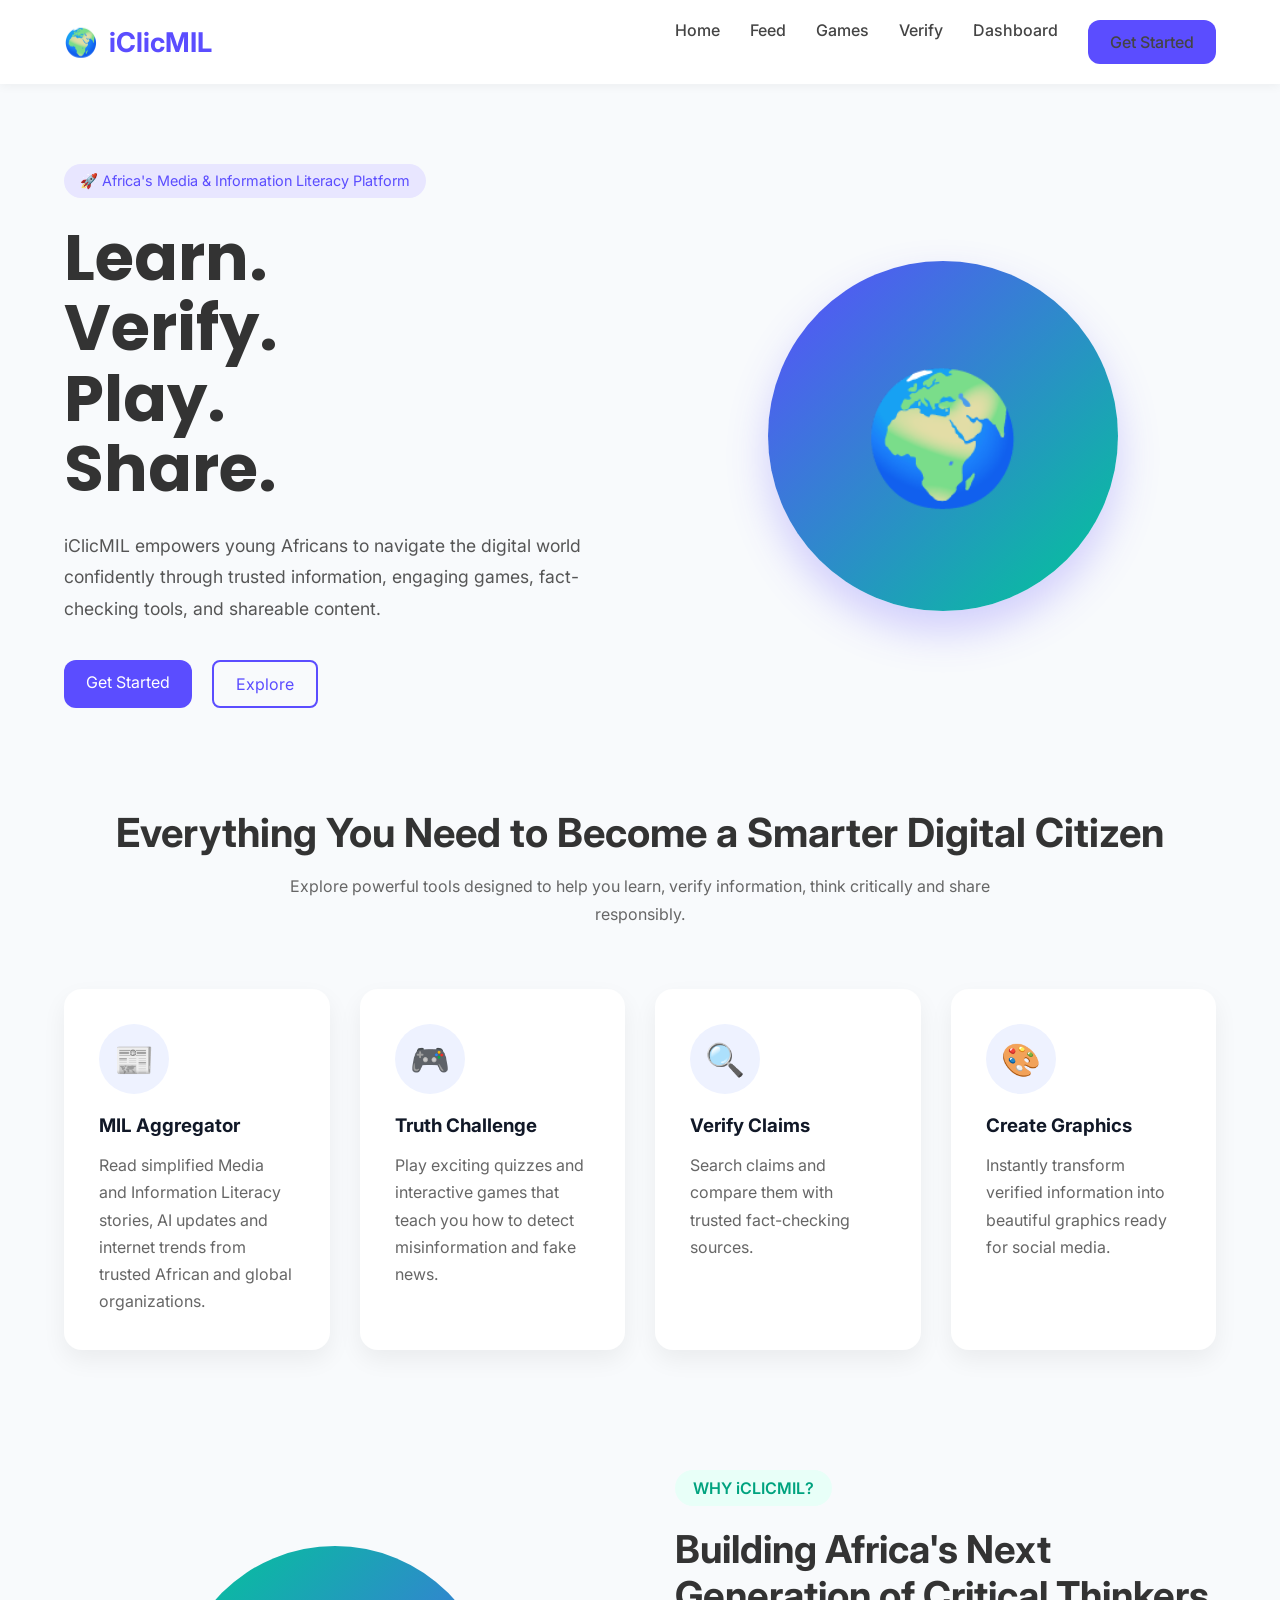
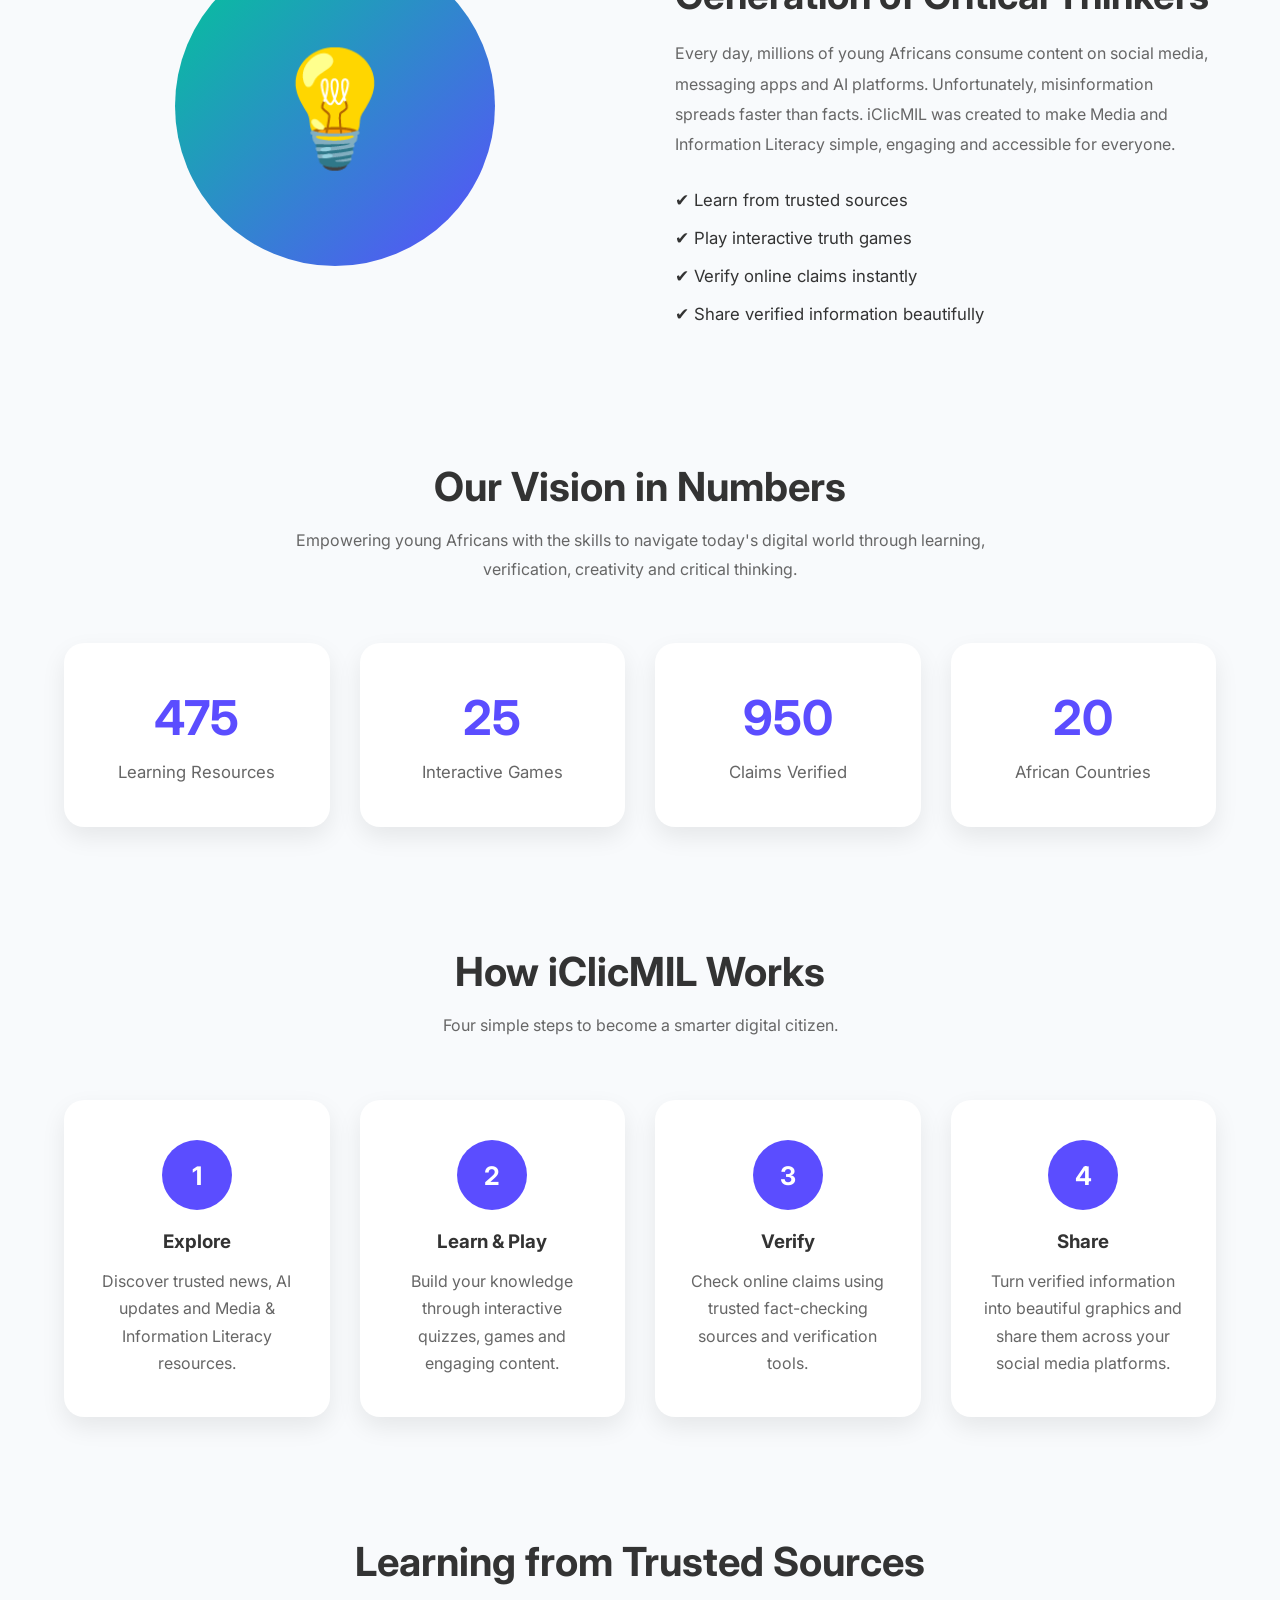
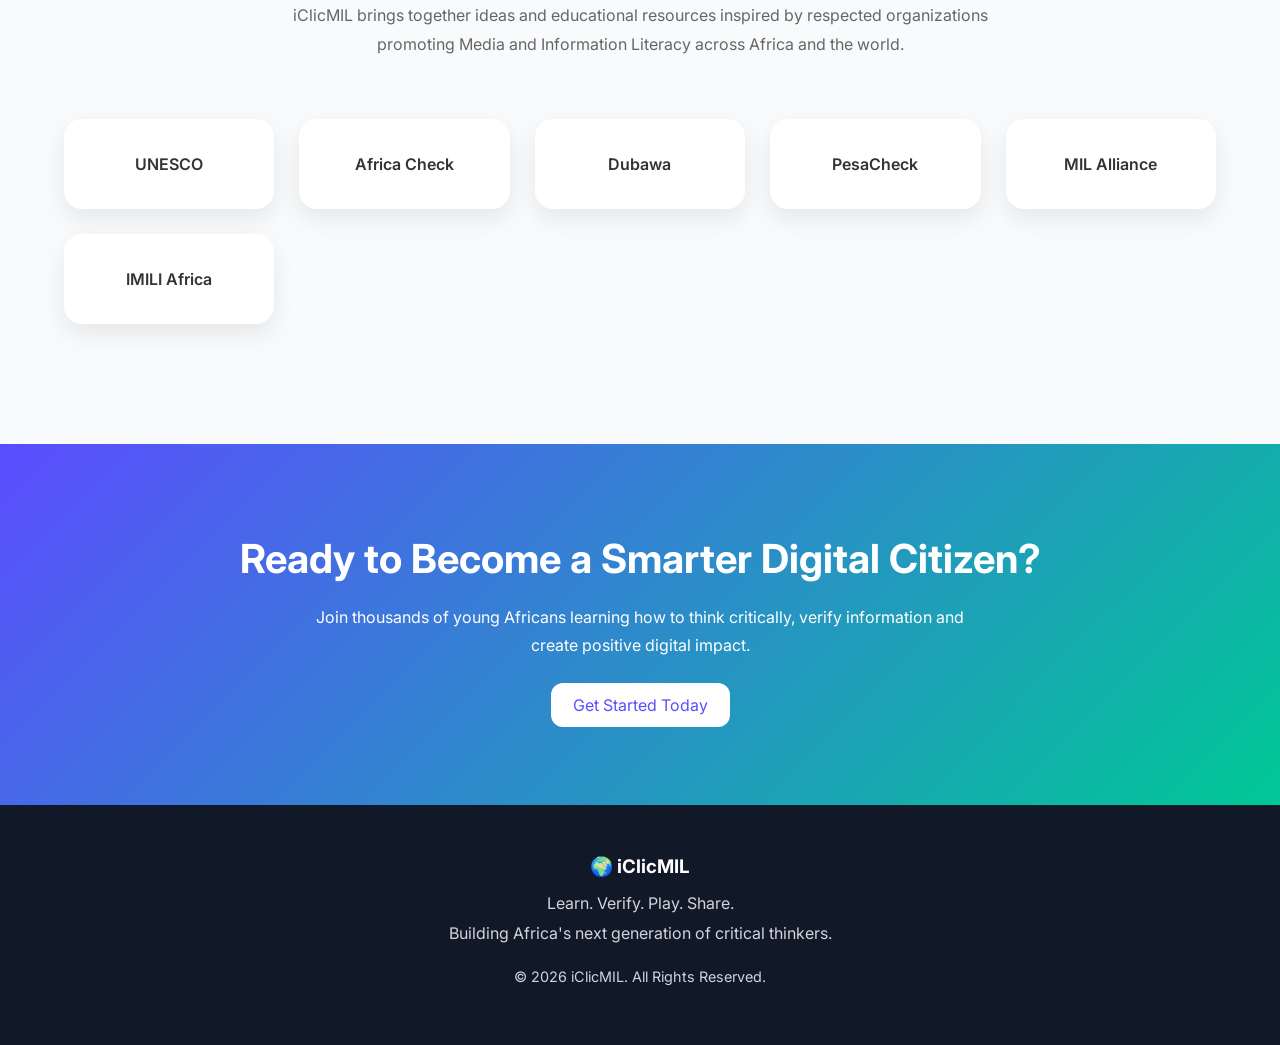
==== index.html @ 87e96ed2 "Add files via upload" ====
<!DOCTYPE html>
<html lang="en">

<head>

    <meta charset="UTF-8">

    <meta name="viewport" content="width=device-width, initial-scale=1.0">

    <title>iClicMIL | Learn. Verify. Play. Share.</title>

    <!-- Google Fonts -->
    <link rel="preconnect" href="https://fonts.googleapis.com">

    <link rel="preconnect" href="https://fonts.gstatic.com" crossorigin>

    <link href="https://fonts.googleapis.com/css2?family=Poppins:wght@400;600;700&family=Inter:wght@400;500;600&display=swap" rel="stylesheet">

    <!-- Font Awesome Icons -->
    <link rel="stylesheet"
          href="https://cdnjs.cloudflare.com/ajax/libs/font-awesome/6.6.0/css/all.min.css">

    <!-- Main CSS -->
    <link rel="stylesheet" href="style.css">

</head>

<body>
    <!-- =========================
        HEADER
========================= -->

<header>
    <nav class="navbar">

        <div class="logo">
            🌍 <span>iClicMIL</span>
        </div>
        <div class="menu-toggle">
    ☰
</div>


        <ul class="nav-links">
         


<ul class="nav-links">

    <li>
        <a href="index.html">Home</a>
    </li>

    <li>
        <a href="feed.html">Feed</a>
    </li>

    <li>
        <a href="games.html">Games</a>
    </li>

    <li>
        <a href="verify.html">Verify</a>
    </li>

    <li>
        <a href="dashboard.html">Dashboard</a>
    </li>

</ul>

<a href="dashboard.html" class="btn">
    Get Started
</a>

    </nav>
</header>


<!-- =========================
        HERO SECTION
========================= -->

<section class="hero">

    <div class="hero-content">

        <span class="badge">
            🚀 Africa's Media & Information Literacy Platform
        </span>

        <h1>
            Learn.<br>
            Verify.<br>
            Play.<br>
            Share.
        </h1>

        <p>
            iClicMIL empowers young Africans to navigate the digital world
            confidently through trusted information, engaging games,
            fact-checking tools, and shareable content.
        </p>

        <div class="hero-buttons">

            <a href="#" class="btn">
                Get Started
            </a>

            <a href="#" class="btn-outline">
                Explore
            </a>

        </div>

    </div>

    <div class="hero-image">

        <div class="circle">

            🌍

        </div>

    </div>

</section>

<!-- =========================
        FEATURES SECTION
========================= -->

<section class="features" id="features">

    <div class="section-title">

        <h2>Everything You Need to Become a Smarter Digital Citizen</h2>

        <p>
            Explore powerful tools designed to help you learn,
            verify information, think critically and share responsibly.
        </p>

    </div>

    <div class="features-grid">

        <!-- Feature 1 -->

        <div class="feature-card">

            <div class="icon">
                📰
            </div>

            <h3>MIL Aggregator</h3>

            <p>
                Read simplified Media and Information Literacy stories,
                AI updates and internet trends from trusted African and
                global organizations.
            </p>

        </div>


        <!-- Feature 2 -->

        <div class="feature-card">

            <div class="icon">
                🎮
            </div>

            <h3>Truth Challenge</h3>

            <p>
                Play exciting quizzes and interactive games that teach
                you how to detect misinformation and fake news.
            </p>

        </div>


        <!-- Feature 3 -->

        <div class="feature-card">

            <div class="icon">
                🔍
            </div>

            <h3>Verify Claims</h3>

            <p>
                Search claims and compare them with trusted
                fact-checking sources.
            </p>

        </div>


        <!-- Feature 4 -->

        <div class="feature-card">

            <div class="icon">
                🎨
            </div>

            <h3>Create Graphics</h3>

            <p>
                Instantly transform verified information into
                beautiful graphics ready for social media.
            </p>

        </div>

    </div>

</section>

<!-- =========================
        WHY iCLICMIL
========================= -->

<section class="about">

    <div class="about-image">

        <div class="about-circle">

            💡

        </div>

    </div>

    <div class="about-content">

        <span class="about-tag">

            WHY iCLICMIL?

        </span>

        <h2>
            Building Africa's Next Generation of Critical Thinkers
        </h2>

        <p>

            Every day, millions of young Africans consume content on
            social media, messaging apps and AI platforms.

            Unfortunately, misinformation spreads faster than facts.

            iClicMIL was created to make Media and Information Literacy
            simple, engaging and accessible for everyone.

        </p>

        <ul>

            <li>✔ Learn from trusted sources</li>

            <li>✔ Play interactive truth games</li>

            <li>✔ Verify online claims instantly</li>

            <li>✔ Share verified information beautifully</li>

        </ul>

    </div>

</section>
<!-- =========================
        IMPACT SECTION
========================= -->

<section class="impact">

    <div class="section-title">

        <h2>Our Vision in Numbers</h2>

        <p>
            Empowering young Africans with the skills to navigate
            today's digital world through learning, verification,
            creativity and critical thinking.
        </p>

    </div>

    <div class="impact-grid">

        <div class="impact-card">

            <h3 class="counter" data-target="500">0</h3>

            <p>Learning Resources</p>

        </div>

        <div class="impact-card">

            <h3 class="counter" data-target="25">0</h3>

            <p>Interactive Games</p>

        </div>

        <div class="impact-card">

            <h3 class="counter" data-target="1000">0</h3>

            <p>Claims Verified</p>

        </div>

        <div class="impact-card">

            <h3 class="counter" data-target="20">0</h3>

            <p>African Countries</p>

        </div>

    </div>

</section>
<!-- =========================
        HOW IT WORKS
========================= -->

<section class="how-it-works">

    <div class="section-title">

        <h2>How iClicMIL Works</h2>

        <p>
            Four simple steps to become a smarter digital citizen.
        </p>

    </div>

    <div class="steps-container">

        <div class="step-card">

            <div class="step-number">1</div>

            <h3>Explore</h3>

            <p>
                Discover trusted news, AI updates and Media &
                Information Literacy resources.
            </p>

        </div>

        <div class="step-card">

            <div class="step-number">2</div>

            <h3>Learn & Play</h3>

            <p>
                Build your knowledge through interactive quizzes,
                games and engaging content.
            </p>

        </div>

        <div class="step-card">

            <div class="step-number">3</div>

            <h3>Verify</h3>

            <p>
                Check online claims using trusted fact-checking
                sources and verification tools.
            </p>

        </div>

        <div class="step-card">

            <div class="step-number">4</div>

            <h3>Share</h3>

            <p>
                Turn verified information into beautiful graphics
                and share them across your social media platforms.
            </p>

        </div>

    </div>

</section>



<!-- =========================
     TRUSTED SOURCES
========================= -->

<section class="trusted">

    <div class="section-title">

        <h2>Learning from Trusted Sources</h2>

        <p>

            iClicMIL brings together ideas and educational
            resources inspired by respected organizations
            promoting Media and Information Literacy across
            Africa and the world.

        </p>

    </div>

    <div class="trusted-grid">

        <div class="trusted-card">
            UNESCO
        </div>

        <div class="trusted-card">
            Africa Check
        </div>

        <div class="trusted-card">
            Dubawa
        </div>

        <div class="trusted-card">
            PesaCheck
        </div>

        <div class="trusted-card">
            MIL Alliance
        </div>

        <div class="trusted-card">
            IMILI Africa
        </div>

    </div>

</section>

<!-- =========================
     CALL TO ACTION
========================= -->

<section class="cta">

    <h2>

        Ready to Become a Smarter Digital Citizen?

    </h2>

    <p>

        Join thousands of young Africans learning how to
        think critically, verify information and create
        positive digital impact.

    </p>

    <a href="#" class="btn">

        Get Started Today

    </a>

</section>

<!-- =========================
     FOOTER
========================= -->

<footer>

    <div class="footer-content">

        <h3>🌍 iClicMIL</h3>

        <p>

            Learn. Verify. Play. Share.

        </p>

        <p>

            Building Africa's next generation of
            critical thinkers.

        </p>

        <p class="copyright">

            © 2026 iClicMIL. All Rights Reserved.

        </p>

    </div>

</footer>

<script src="app.js"></script>
</body>
---- style.css ----
/* ======================
   GOOGLE FONT
====================== */

@import url('https://fonts.googleapis.com/css2?family=Poppins:wght@400;600;700&family=Inter:wght@400;500;600&display=swap');


/* ======================
   RESET
====================== */

*{
    margin:0;
    padding:0;
    box-sizing:border-box;
}

body{

    html{
        scroll-behavior: smooth;
    }

    font-family:'Inter',sans-serif;
    background:#f8fafc;
    color:#333;
    overflow-x: hidden;

}


/* ======================
   NAVBAR
====================== */

header{

    background:white;
    box-shadow:0 2px 10px rgba(0,0,0,.05);

}

.navbar{

    width:90%;
    max-width:1200px;

    margin:auto;

    display:flex;
    justify-content:space-between;
    align-items:center;

    padding:20px 0;

}

.logo{

    font-size:1.7rem;
    font-weight:700;
    color:#5B4DFF;

}

.logo span{

    margin-left:5px;

}

.nav-links{

    display:flex;
    list-style:none;
    gap:30px;

}

.nav-links a{

    text-decoration:none;
    color:#444;
    font-weight:500;

    transition:.3s;

}

.nav-links a:hover{

    color:#5B4DFF;

}

.btn{

    text-decoration:none;

    background:#5B4DFF;

    color:white;

    padding:12px 22px;

    border-radius:12px;

    transition:.35s ease;

}

.btn:hover{

    background:#4537d6;
    transform: translateY(-3px);
    box-shadow: 0 12px 25px rgba(91,77,255,.05);

}


/* ======================
   HERO
====================== */

.hero{

    width:90%;
    max-width:1200px;

    margin:80px auto;

    display:flex;
    align-items:center;
    justify-content:space-between;

    gap:60px;

}

.hero-content{

    flex:1;

}

.badge{

    display:inline-block;

    background:#e8e6ff;

    color:#5B4DFF;

    padding:8px 16px;

    border-radius:30px;

    font-size:.9rem;

    margin-bottom:25px;

}

.hero h1{

    font-family:'Poppins',sans-serif;

    font-size:4rem;

    line-height:1.1;

    margin-bottom:25px;

}

.hero p{

    font-size:1.1rem;

    color:#555;

    max-width:550px;

    margin-bottom:35px;

    line-height:1.8;

}

.hero-buttons{

    display:flex;

    gap:20px;

}

.btn-outline{

    text-decoration:none;

    border:2px solid #5B4DFF;

    color:#5B4DFF;

    padding:12px 22px;

    border-radius:8px;

    transition:.3s;

}

.btn-outline:hover{

    background:#5B4DFF;

    color:white;

}


/* ======================
   HERO IMAGE
====================== */

.hero-image{

    flex:1;

    display:flex;

    justify-content:center;

}

.circle{

    width:350px;

    height:350px;

    border-radius:50%;

    background:linear-gradient(135deg,#5B4DFF,#00C896);

    display:flex;

    justify-content:center;

    align-items:center;

    font-size:8rem;

    color:white;

    box-shadow:0 20px 40px rgba(91,77,255,.25);

}

/* ======================
   FEATURES SECTION
====================== */

.features{

    width:90%;
    max-width:1200px;

    margin:100px auto;

}

.section-title{

    text-align:center;

    margin-bottom:60px;

}

.section-title h2{

    font-size:2.5rem;

    margin-bottom:15px;

}

.section-title p{

    color:#666;

    max-width:700px;

    margin:auto;

    line-height:1.8;

}


.features-grid{

    display:grid;

    grid-template-columns:repeat(auto-fit,minmax(250px,1fr));

    gap:30px;

}


.feature-card{

    background:white;

    padding:35px;

    border-radius:18px;

    box-shadow:0 10px 25px rgba(0,0,0,.06);

    transition:.3s;

}


.feature-card:hover{

    transform:translateY(-10px) scale(1.02);

    box-shadow:0 18px 35px rgba(91,77,255,.15);

}


.icon{

    width:70px;

    height:70px;

    background:#eef2ff;

    border-radius:50%;

    display:flex;

    justify-content:center;

    align-items:center;

    font-size:2rem;

    margin-bottom:20px;

}


.feature-card h3{

    margin-bottom:15px;

    color:#111827;

}


.feature-card p{

    color:#666;

    line-height:1.7;

}
/* ======================
      ABOUT SECTION
====================== */

.about{

    width:90%;
    max-width:1200px;

    margin:120px auto;

    display:flex;

    align-items:center;

    justify-content:space-between;

    gap:70px;

}

.about-image{

    flex:1;

    display:flex;

    justify-content:center;

}

.about-circle{

    width:320px;

    height:320px;

    border-radius:50%;

    background:linear-gradient(135deg,#00C896,#5B4DFF);

    display:flex;

    justify-content:center;

    align-items:center;

    font-size:7rem;

    color:white;

}

.about-content{

    flex:1;

}

.about-tag{

    background:#e8fff8;

    color:#00a37f;

    padding:8px 18px;

    border-radius:30px;

    display:inline-block;

    margin-bottom:20px;

    font-weight:600;

}

.about-content h2{

    font-size:2.4rem;

    margin-bottom:20px;

}

.about-content p{

    color:#666;

    line-height:1.9;

    margin-bottom:30px;

}

.about-content ul{

    list-style:none;

}

.about-content li{

    margin-bottom:18px;

    font-size:1.05rem;

}

/* ======================
      IMPACT SECTION
====================== */

.impact{

    width:90%;
    max-width:1200px;

    margin:120px auto;

    text-align:center;

}

.impact-grid{

    display:grid;

    grid-template-columns:repeat(auto-fit,minmax(220px,1fr));

    gap:30px;

    margin-top:60px;

}

.impact-card{

    background:white;

    padding:45px 30px;

    border-radius:20px;

    box-shadow:0 10px 25px rgba(0,0,0,.08);

    transition:.3s;

}

.impact-card:hover{

    transform:translateY(-10px);

    box-shadow:0 20px 40px rgba(91,77,255,.15);

}

.counter{

    font-size:3rem;

    color:#5B4DFF;

    margin-bottom:15px;

    font-weight:700;

}

.impact-card p{

    color:#666;

    font-size:1.05rem;

}


/* ======================
      HOW IT WORKS
====================== */

.how-it-works{

    width:90%;
    max-width:1200px;

    margin:120px auto;

}

.steps-container{

    display:grid;

    grid-template-columns:repeat(auto-fit,minmax(250px,1fr));

    gap:30px;

    margin-top:60px;

}

.step-card{

    background:white;

    padding:40px 30px;

    border-radius:20px;

    text-align:center;

    box-shadow:0 10px 25px rgba(0,0,0,.08);

    transition:.3s;

}

.step-card:hover{

    transform:translateY(-10px);

    box-shadow:0 18px 35px rgba(91,77,255,.15);

}

.step-number{

    width:70px;

    height:70px;

    margin:auto;

    border-radius:50%;

    background:#5B4DFF;

    color:white;

    display:flex;

    justify-content:center;

    align-items:center;

    font-size:1.6rem;

    font-weight:bold;

    margin-bottom:20px;

}

.step-card h3{

    margin-bottom:15px;

}

.step-card p{

    color:#666;

    line-height:1.7;

}

/* ======================
      TRUSTED SOURCES
====================== */

.trusted{

    width:90%;
    max-width:1200px;

    margin:120px auto;

}

.trusted-grid{

    display:grid;

    grid-template-columns:repeat(auto-fit,minmax(180px,1fr));

    gap:25px;

    margin-top:50px;

}

.trusted-card{

    background:white;

    padding:35px;

    border-radius:18px;

    text-align:center;

    font-weight:600;

    box-shadow:0 10px 25px rgba(0,0,0,.08);

    transition:.3s;

}

.trusted-card:hover{

    transform:translateY(-8px);

    color:#5B4DFF;

}


/* ======================
      CALL TO ACTION
====================== */

.cta{

    background:linear-gradient(135deg,#5B4DFF,#00C896);

    color:white;

    text-align:center;

    padding:90px 20px;

    margin-top:120px;

}

.cta h2{

    color:white;

    font-size:2.5rem;

    margin-bottom:20px;

}

.cta p{

    max-width:650px;

    margin:auto;

    line-height:1.8;

    margin-bottom:35px;

}

.cta .btn{

    background:white;

    color:#5B4DFF;

}

.cta .btn:hover{

    background:#f3f3f3;

}

/* ======================
      FOOTER
====================== */

footer{

    background:#111827;

    color:white;

    text-align:center;

    padding:50px 20px;

}

.footer-content h3{

    color:white;

    margin-bottom:15px;

}

.footer-content p{

    margin-bottom:10px;

    color:#d1d5db;

}

.copyright{

    margin-top:25px;

    font-size:.9rem;

}


/* ======================
   FADE ANIMATION
====================== */

.fade{

    opacity:0;

    transform:translateY(40px);

    transition:all .8s ease;

}

.fade.show{

    opacity:1;

    transform:translateY(0);

}


/* ===================================
        RESPONSIVE DESIGN
=================================== */

/* Hide hamburger on desktop */

.menu-toggle{

    display:none;

    font-size:2rem;

    cursor:pointer;

}


/* Tablet */

@media(max-width:992px){

.hero{

    flex-direction:column;

    text-align:center;

}

.hero-content{

    order:1;

}

.hero-image{

    order:2;

    margin-top:40px;

}

.hero-buttons{

    justify-content:center;

}

.about{

    flex-direction:column;

    text-align:center;

}

.about ul{

    text-align:left;

    display:inline-block;

}

}


/* Mobile */

@media(max-width:768px){

.navbar{

    position:relative;

}

.menu-toggle{

    display:block;

}

.nav-links{

    display:none;

    position:absolute;

    top:90px;

    left:0;

    width:100%;

    background:white;

    flex-direction:column;

    text-align:center;

    padding:20px 0;

    box-shadow:0 10px 25px rgba(0,0,0,.1);

}

.nav-links.active{

    display:flex;

}

.nav-btn{

    display:none;

}

.hero h1{

    font-size:2.8rem;

}

.section-title h2{

    font-size:2rem;

}

.hero-buttons{

    flex-direction:column;

    align-items:center;

}

.hero-buttons .btn,

.hero-buttons .btn-outline{

    width:220px;

    text-align:center;

}

.circle{

    width:250px;

    height:250px;

    font-size:5rem;

}

.about-circle{

    width:220px;

    height:220px;

    font-size:5rem;

}

}


/* Small Phones */

@media(max-width:480px){

.hero h1{

    font-size:2.2rem;

}

.hero p{

    font-size:1rem;

}

.section-title h2{

    font-size:1.7rem;

}

.counter{

    font-size:2.3rem;

}

.cta h2{

    font-size:2rem;

}

}
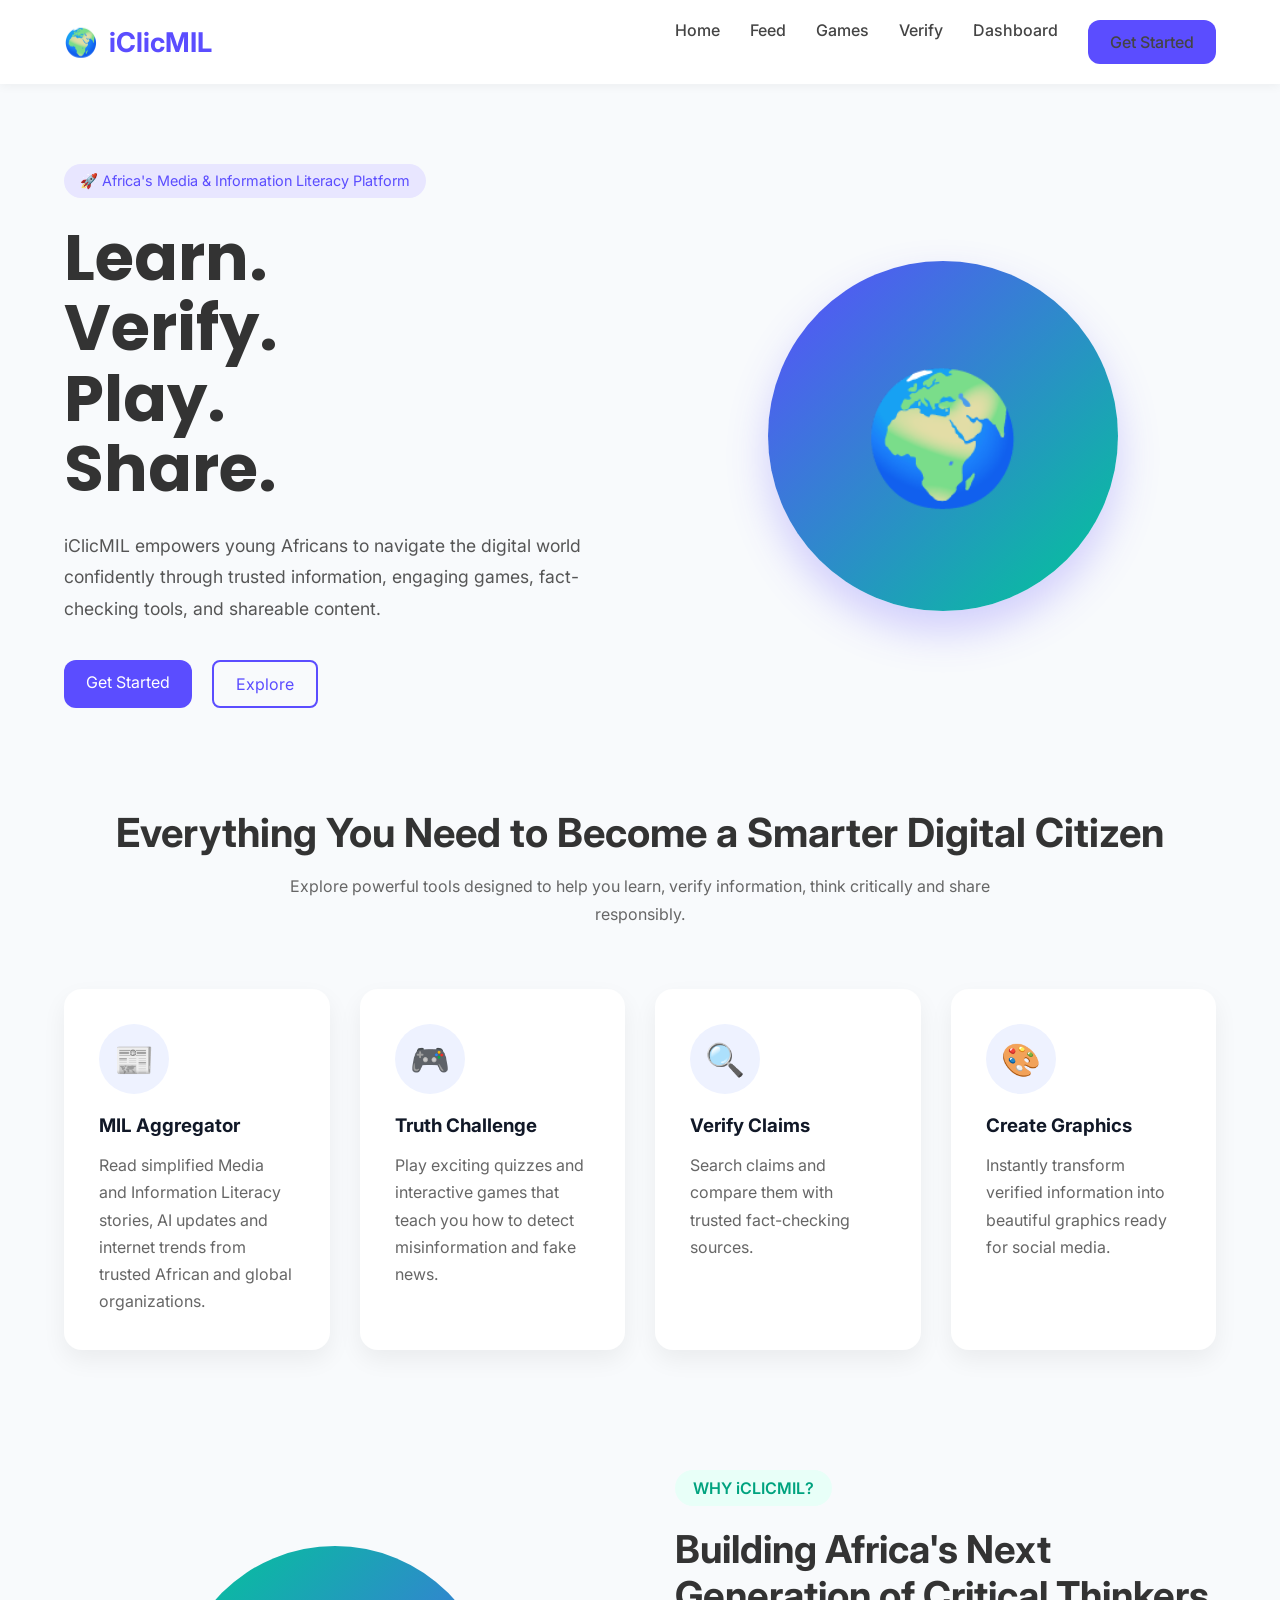
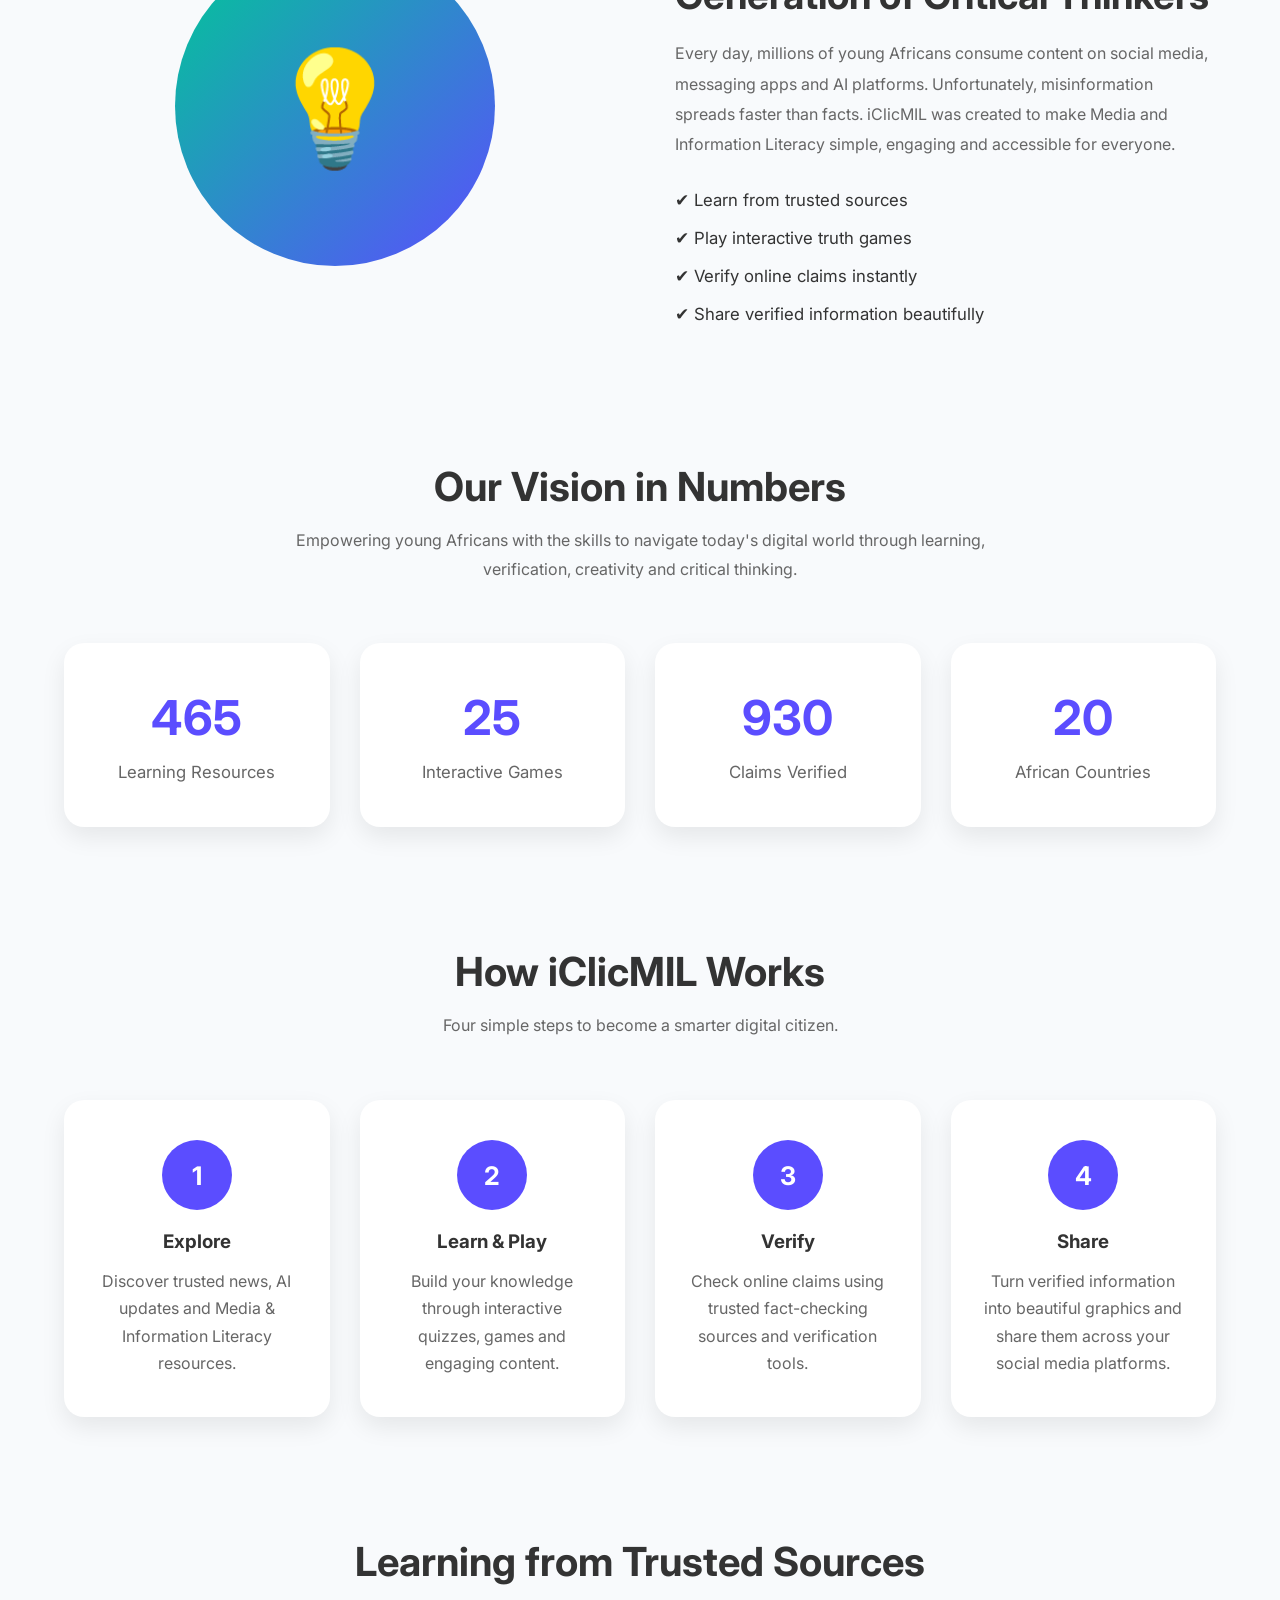
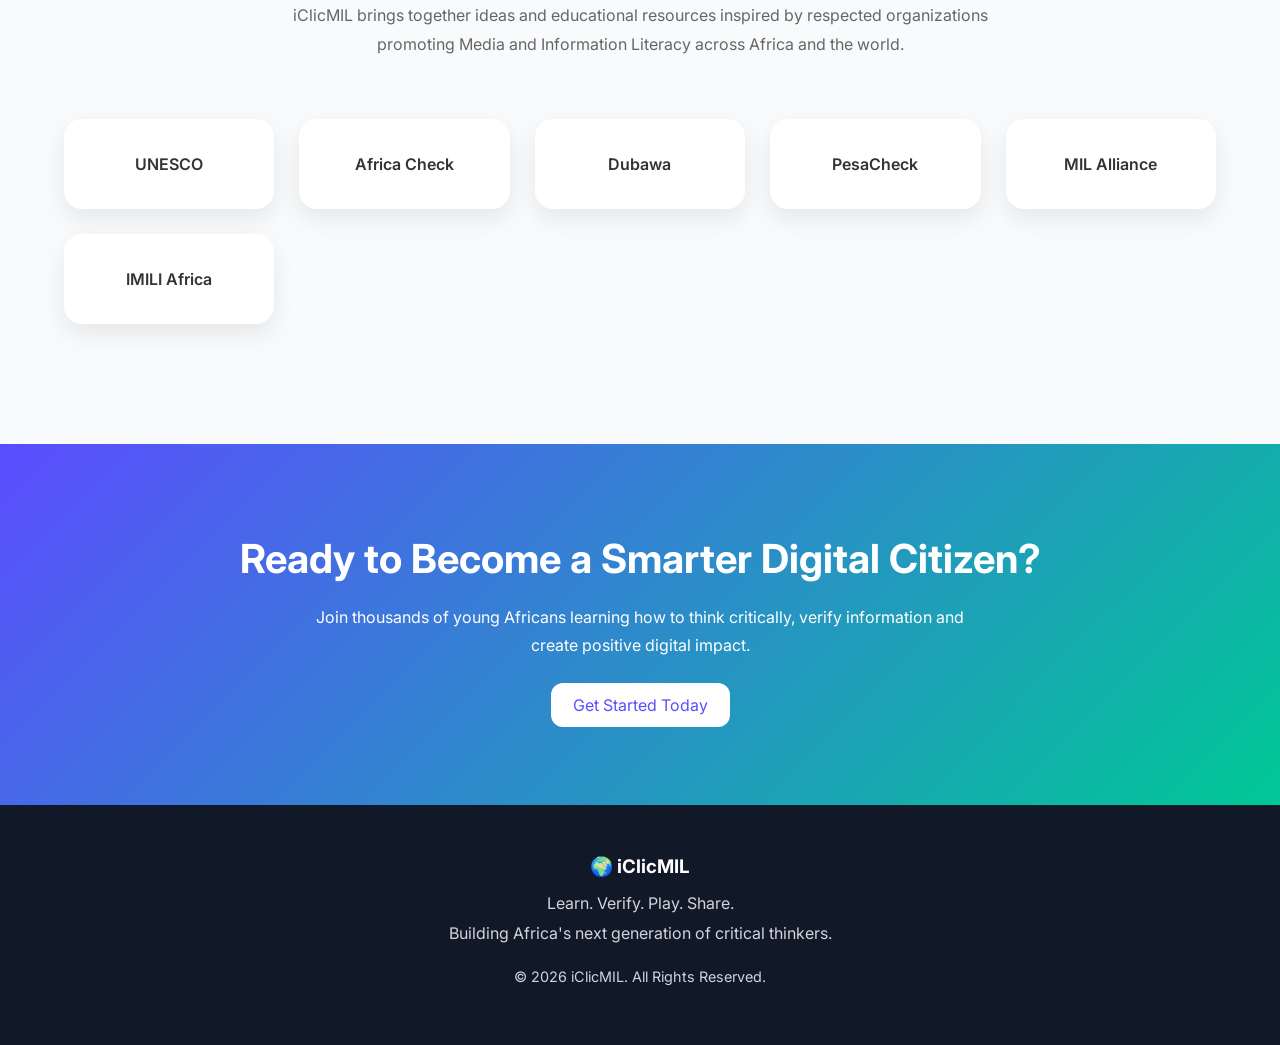
==== commit 8d4561d7: "Update index.html" ====
--- a/index.html
+++ b/index.html
@@ -104,11 +104,11 @@
 
         <div class="hero-buttons">
 
-            <a href="#" class="btn">
+            <a href="dashboard.html" class="btn">
                 Get Started
             </a>
 
-            <a href="#" class="btn-outline">
+            <a href="games.html" class="btn-outline">
                 Explore
             </a>
 
@@ -480,7 +480,7 @@
 
     </p>
 
-    <a href="#" class="btn">
+    <a href="verify.html" class="btn">
 
         Get Started Today
 
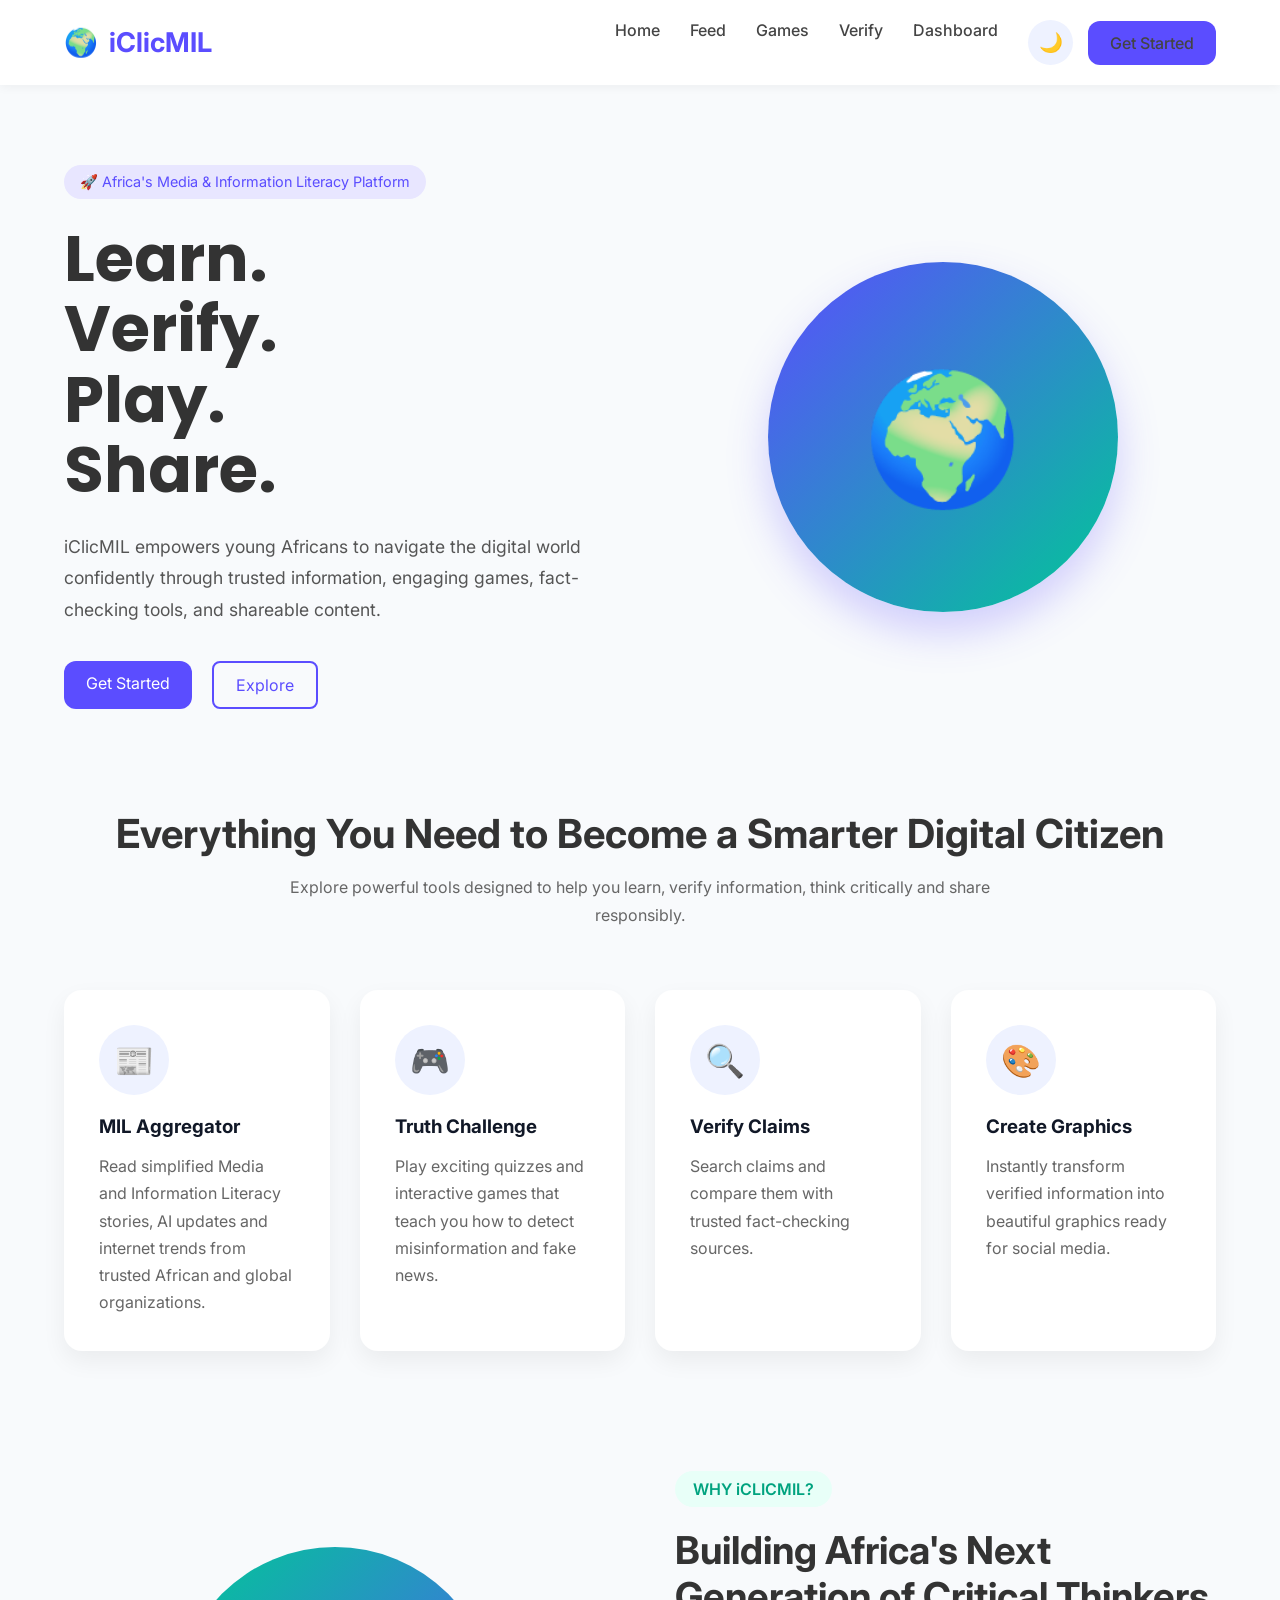
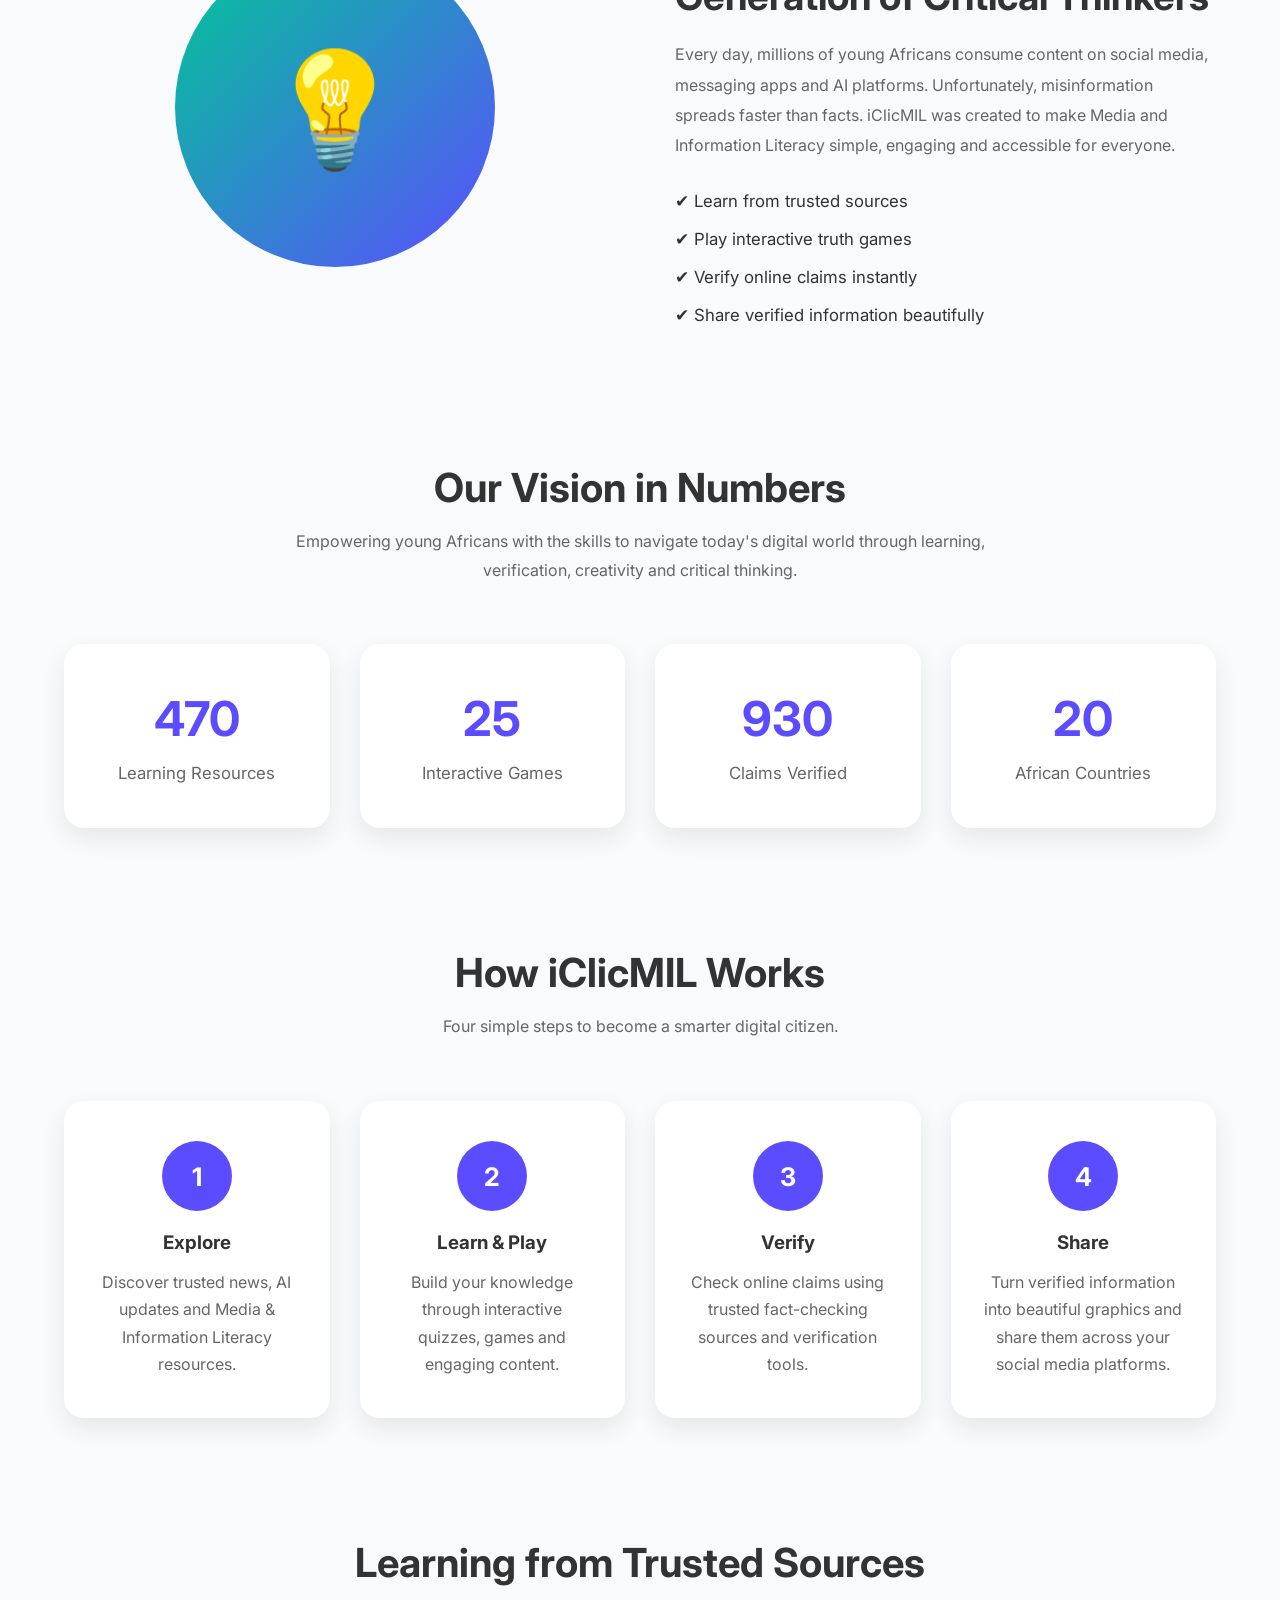
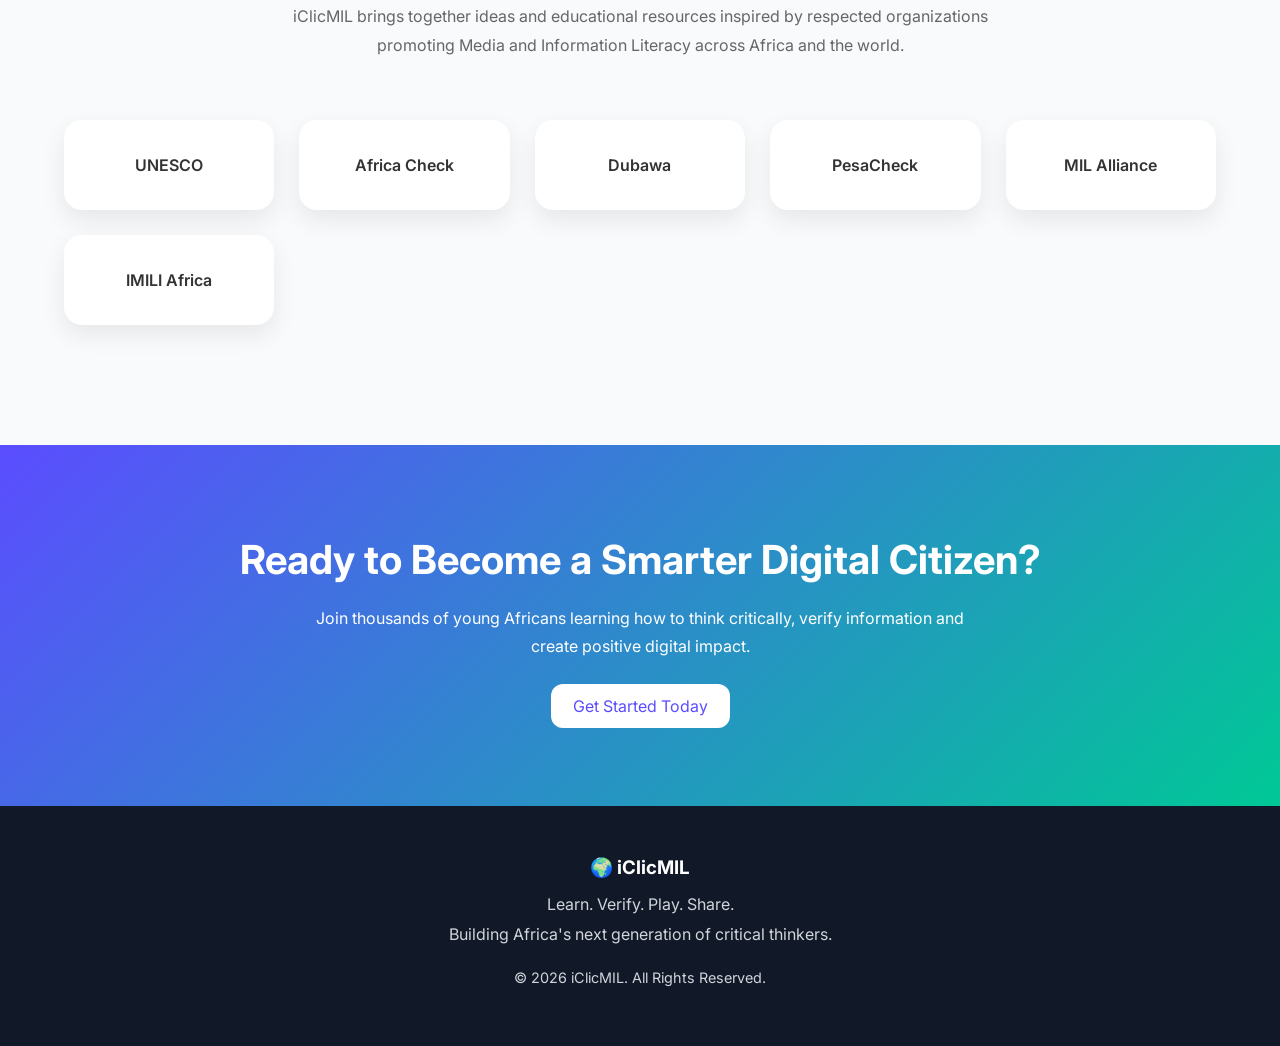
==== commit c3d49320: "Update index.html" ====
--- a/index.html
+++ b/index.html
@@ -22,6 +22,8 @@
 
     <!-- Main CSS -->
     <link rel="stylesheet" href="style.css">
+        <link rel="stylesheet" href="dark-mode.css">
+
 
 </head>
 
@@ -69,9 +71,17 @@
 
 </ul>
 
-<a href="dashboard.html" class="btn">
-    Get Started
-</a>
+<div class="nav-actions">
+
+    <button id="darkModeToggle" class="dark-mode-toggle" aria-label="Toggle dark mode">
+        🌙
+    </button>
+
+    <a href="dashboard.html" class="btn">
+        Get Started
+    </a>
+
+</div>
 
     </nav>
 </header>
@@ -522,4 +532,6 @@
 </footer>
 
 <script src="app.js"></script>
+    <script src="dark-mode.js"></script>
+
 </body>
--- a/style.css
+++ b/style.css
@@ -256,6 +256,72 @@
 
     box-shadow:0 20px 40px rgba(91,77,255,.25);
 
+   /* 3D effect */
+    transform-style: preserve-3d;
+    perspective: 1000px;
+
+    /* Continuous animation */
+    animation: globeMotion 8s ease-in-out infinite;
+
+    transition: transform 0.5s ease;
+}
+
+
+/* ======================
+   GLOBE MOTION
+====================== */
+
+@keyframes globeMotion {
+
+    0% {
+        transform:
+            rotateX(0deg)
+            rotateY(0deg)
+            rotateZ(0deg)
+            translateY(0);
+    }
+
+    20% {
+        transform:
+            rotateX(15deg)
+            rotateY(25deg)
+            rotateZ(5deg)
+            translateY(-10px);
+    }
+
+    40% {
+        transform:
+            rotateX(-20deg)
+            rotateY(80deg)
+            rotateZ(-5deg)
+            translateY(5px);
+    }
+
+    60% {
+        transform:
+            rotateX(20deg)
+            rotateY(160deg)
+            rotateZ(8deg)
+            translateY(-12px);
+    }
+
+    80% {
+        transform:
+            rotateX(-15deg)
+            rotateY(260deg)
+            rotateZ(-6deg)
+            translateY(5px);
+    }
+
+    100% {
+        transform:
+            rotateX(0deg)
+            rotateY(360deg)
+            rotateZ(0deg)
+            translateY(0);
+    }
+
+
 }
 
 /* ======================
@@ -1021,4 +1087,42 @@
 
 }
 
-}+}
+
+
+
+/* ======================
+   DARK MODE TOGGLE
+====================== */
+
+.nav-actions {
+    display: flex;
+    align-items: center;
+    gap: 15px;
+}
+
+.dark-mode-toggle {
+    width: 45px;
+    height: 45px;
+
+    border: none;
+    border-radius: 50%;
+
+    background: #eef2ff;
+
+    font-size: 1.2rem;
+
+    cursor: pointer;
+
+    display: flex;
+    align-items: center;
+    justify-content: center;
+
+    transition: all 0.3s ease;
+}
+
+.dark-mode-toggle:hover {
+    transform: rotate(20deg) scale(1.08);
+    background: #e0e7ff;
+}
+
--- a/dark-mode.css
+++ b/dark-mode.css
@@ -0,0 +1,168 @@
+
+
+/* =========================
+   iClicMIL DARK MODE
+========================= */
+
+body.dark-mode {
+    background: #0f172a;
+    color: #e5e7eb;
+}
+
+
+/* =========================
+   NAVBAR
+========================= */
+
+body.dark-mode header {
+    background: #111827;
+    box-shadow: 0 2px 10px rgba(0, 0, 0, 0.3);
+}
+
+body.dark-mode .nav-links a {
+    color: #d1d5db;
+}
+
+body.dark-mode .nav-links a:hover {
+    color: #8b7cff;
+}
+
+body.dark-mode .dark-mode-toggle {
+    background: #1f2937;
+    color: #f9fafb;
+}
+
+
+/* =========================
+   HERO
+========================= */
+
+body.dark-mode .hero p {
+    color: #cbd5e1;
+}
+
+body.dark-mode .badge {
+    background: #27234f;
+    color: #a99eff;
+}
+
+
+/* =========================
+   SECTION TEXT
+========================= */
+
+body.dark-mode .section-title p {
+    color: #94a3b8;
+}
+
+
+/* =========================
+   FEATURE CARDS
+========================= */
+
+body.dark-mode .feature-card {
+    background: #1e293b;
+    box-shadow: 0 10px 25px rgba(0, 0, 0, 0.25);
+}
+
+body.dark-mode .feature-card h3 {
+    color: #f8fafc;
+}
+
+body.dark-mode .feature-card p {
+    color: #94a3b8;
+}
+
+body.dark-mode .icon {
+    background: #29345c;
+}
+
+
+/* =========================
+   ABOUT
+========================= */
+
+body.dark-mode .about-content p {
+    color: #94a3b8;
+}
+
+body.dark-mode .about-content li {
+    color: #e5e7eb;
+}
+
+body.dark-mode .about-tag {
+    background: #12352f;
+    color: #34d399;
+}
+
+
+/* =========================
+   IMPACT CARDS
+========================= */
+
+body.dark-mode .impact-card {
+    background: #1e293b;
+    box-shadow: 0 10px 25px rgba(0, 0, 0, 0.25);
+}
+
+body.dark-mode .impact-card p {
+    color: #94a3b8;
+}
+
+
+/* =========================
+   HOW IT WORKS
+========================= */
+
+body.dark-mode .step-card {
+    background: #1e293b;
+    box-shadow: 0 10px 25px rgba(0, 0, 0, 0.25);
+}
+
+body.dark-mode .step-card p {
+    color: #94a3b8;
+}
+
+body.dark-mode .step-card h3 {
+    color: #f8fafc;
+}
+
+
+/* =========================
+   TRUSTED SOURCES
+========================= */
+
+body.dark-mode .trusted-card {
+    background: #1e293b;
+    color: #e5e7eb;
+    box-shadow: 0 10px 25px rgba(0, 0, 0, 0.25);
+}
+
+
+/* =========================
+   FOOTER
+========================= */
+
+body.dark-mode footer {
+    background: #020617;
+}
+
+
+/* =========================
+   TRANSITION
+========================= */
+
+body,
+header,
+.feature-card,
+.impact-card,
+.step-card,
+.trusted-card,
+.dark-mode-toggle {
+    transition:
+        background-color 0.3s ease,
+        color 0.3s ease,
+        box-shadow 0.3s ease;
+}
+
+
